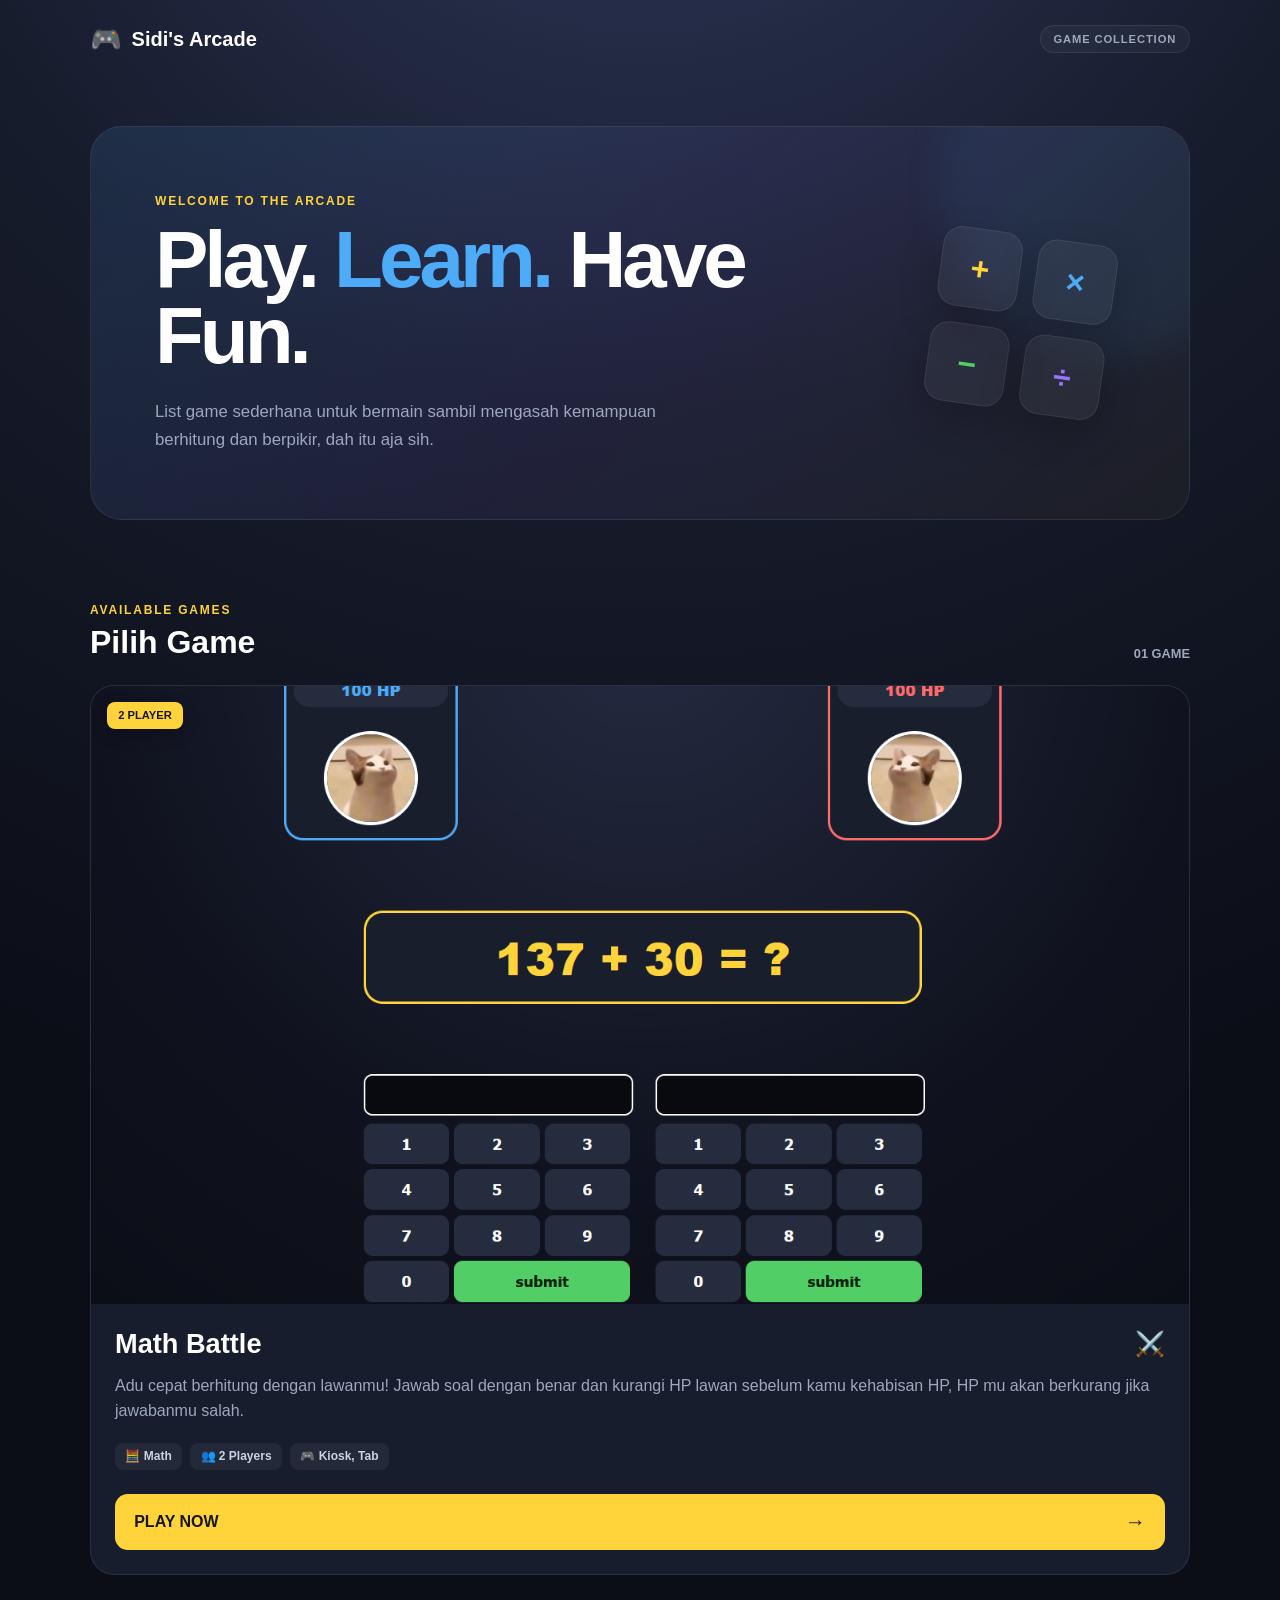
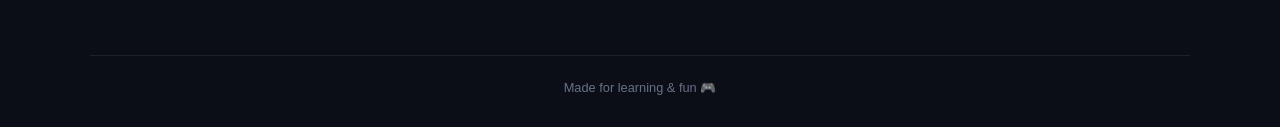
==== index.html @ 88b2be4c "add: create main menu" ====
<!DOCTYPE html>
<html lang="en">
<head>
    <meta charset="UTF-8">
    <meta name="viewport" content="width=device-width, initial-scale=1.0">
    <title>Game Collection</title>
    <link rel="stylesheet" href="./style.css">
</head>
<body>
    <header class="header">
        <div class="logo">
            <span class="logo-icon">🎮</span>
            <span>Sidi's Arcade</span>
        </div>
        <span class="header-badge">GAME COLLECTION</span>
    </header>
    <main>
        <section class="hero">
            <div class="hero-content">
                <span class="hero-label">WELCOME TO THE ARCADE</span>

                <h1>
                    Play.
                    <span>Learn.</span>
                    Have Fun.
                </h1>

                <p>
                    List game sederhana untuk bermain sambil
                    mengasah kemampuan berhitung dan berpikir, dah itu aja sih.
                </p>
            </div>

            <div class="hero-decoration">
                <span>+</span>
                <span>×</span>
                <span>−</span>
                <span>÷</span>
            </div>
        </section>


        <section class="games">

            <div class="section-heading">
                <div>
                    <span class="section-label">AVAILABLE GAMES</span>
                    <h2>Pilih Game</h2>
                </div>

                <span class="game-count">01 GAME</span>
            </div>


            <div class="game-grid">

                <article class="game-card">

                    <div class="game-image">
                        <img
                            src="img/math-battle.png"
                            alt="Math Battle"
                        >

                        <span class="game-badge">
                            2 PLAYER
                        </span>
                    </div>


                    <div class="game-content">

                        <div class="game-title">
                            <h3>Math Battle</h3>
                            <span>⚔️</span>
                        </div>

                        <p>
                            Adu cepat berhitung dengan lawanmu!
                            Jawab soal dengan benar dan kurangi HP
                            lawan sebelum kamu kehabisan HP,
                            HP mu akan berkurang jika jawabanmu salah.
                        </p>


                        <div class="game-info">
                            <span>🧮 Math</span>
                            <span>👥 2 Players</span>
                            <span>🎮 Kiosk, Tab</span>
                        </div>


                        <a
                            href="https://zams-putra.github.io/games-collection/math-battle/"
                            class="play-button"
                        >
                            <span>PLAY NOW</span>
                            <span class="arrow">→</span>
                        </a>

                    </div>

                </article>

            </div>

        </section>

    </main>


    <footer>
        <p>Made for learning & fun 🎮</p>
    </footer>


    <script src="./index.js"></script>

</body>
</html>
---- style.css ----
* {
    box-sizing: border-box;
    margin: 0;
    padding: 0;
}

:root {
    --bg: #0b0e17;
    --bg-secondary: #121827;

    --card: #171d2d;
    --card-hover: #1c2438;

    --text: #ffffff;
    --muted: #9da7bd;

    --yellow: #ffd43b;
    --blue: #4dabf7;
    --green: #51cf66;
    --purple: #9775fa;

    --border: rgba(255, 255, 255, 0.08);
}

html {
    scroll-behavior: smooth;
}

body {
    min-height: 100vh;

    background:
        radial-gradient(
            circle at 50% -20%,
            #303b5f 0%,
            #171c2c 35%,
            var(--bg) 70%
        );

    color: var(--text);

    font-family:
        Arial,
        Helvetica,
        sans-serif;
}


/* HEADER */

.header {
    width: min(1100px, calc(100% - 3rem));

    margin: 0 auto;

    padding: 1.5rem 0;

    display: flex;
    justify-content: space-between;
    align-items: center;
}

.logo {
    display: flex;
    align-items: center;
    gap: 0.6rem;

    font-size: 1.25rem;
    font-weight: 900;
}

.logo-icon {
    font-size: 1.6rem;
}

.header-badge {
    padding: 0.45rem 0.8rem;

    border: 1px solid var(--border);
    border-radius: 999px;

    background: rgba(255, 255, 255, 0.04);

    color: var(--muted);

    font-size: 0.7rem;
    font-weight: 800;
    letter-spacing: 0.08em;
}


/* HERO */

.hero {
    position: relative;

    width: min(1100px, calc(100% - 3rem));

    min-height: 330px;

    margin: 3rem auto 5rem;

    padding: 4rem;

    display: flex;
    align-items: center;

    overflow: hidden;

    border: 1px solid var(--border);
    border-radius: 2rem;

    background:
        linear-gradient(
            135deg,
            rgba(77, 171, 247, 0.12),
            rgba(151, 117, 250, 0.08),
            rgba(255, 212, 59, 0.04)
        );
}

.hero::before {
    content: "";

    position: absolute;

    width: 350px;
    height: 350px;

    right: -100px;
    top: -120px;

    border-radius: 50%;

    background: var(--blue);

    opacity: 0.08;

    filter: blur(20px);
}

.hero-content {
    position: relative;

    max-width: 650px;

    z-index: 2;
}

.hero-label,
.section-label {
    color: var(--yellow);

    font-size: 0.75rem;
    font-weight: 900;

    letter-spacing: 0.15em;
}

.hero h1 {
    margin-top: 0.8rem;

    font-size: clamp(2.5rem, 7vw, 5rem);

    line-height: 0.95;

    font-weight: 900;

    letter-spacing: -0.05em;
}

.hero h1 span {
    color: var(--blue);
}

.hero p {
    max-width: 550px;

    margin-top: 1.5rem;

    color: var(--muted);

    font-size: 1.05rem;
    line-height: 1.7;
}


/* MATH DECORATION */

.hero-decoration {
    position: absolute;

    right: 5rem;

    display: grid;
    grid-template-columns: repeat(2, 80px);

    gap: 1rem;

    transform: rotate(8deg);
}

.hero-decoration span {
    width: 80px;
    height: 80px;

    display: flex;
    justify-content: center;
    align-items: center;

    border-radius: 1.2rem;

    background: rgba(255, 255, 255, 0.05);

    border: 1px solid rgba(255, 255, 255, 0.08);

    color: var(--yellow);

    font-size: 2rem;
    font-weight: 900;

    box-shadow:
        0 15px 40px rgba(0, 0, 0, 0.2);
}

.hero-decoration span:nth-child(2) {
    color: var(--blue);
}

.hero-decoration span:nth-child(3) {
    color: var(--green);
}

.hero-decoration span:nth-child(4) {
    color: var(--purple);
}


/* GAMES */

.games {
    width: min(1100px, calc(100% - 3rem));

    margin: 0 auto;
}

.section-heading {
    display: flex;

    justify-content: space-between;
    align-items: end;

    margin-bottom: 1.5rem;
}

.section-heading h2 {
    margin-top: 0.4rem;

    font-size: 2rem;
    font-weight: 900;
}

.game-count {
    color: var(--muted);

    font-size: 0.8rem;
    font-weight: 800;
}


/* GAME GRID */

.game-grid {
    display: grid;

    grid-template-columns:
        repeat(auto-fit, minmax(300px, 1fr));

    gap: 1.5rem;
}


/* GAME CARD */

.game-card {
    overflow: hidden;

    border: 1px solid var(--border);
    border-radius: 1.5rem;

    background: var(--card);

    transition:
        transform 0.25s ease,
        border-color 0.25s ease,
        box-shadow 0.25s ease;
}

.game-card:hover {
    transform: translateY(-8px);

    border-color: rgba(255, 255, 255, 0.18);

    background: var(--card-hover);

    box-shadow:
        0 25px 60px rgba(0, 0, 0, 0.35);
}


/* IMAGE */

.game-image {
    position: relative;

    overflow: hidden;

    aspect-ratio: 16 / 9;

    background: #080b12;
}

.game-image img {
    width: 100%;
    height: 100%;

    display: block;

    object-fit: cover;

    transition:
        transform 0.4s ease;
}

.game-card:hover .game-image img {
    transform: scale(1.05);
}


.game-badge {
    position: absolute;

    top: 1rem;
    left: 1rem;

    padding: 0.45rem 0.7rem;

    border-radius: 0.5rem;

    background: var(--yellow);

    color: #171717;

    font-size: 0.7rem;
    font-weight: 900;

    box-shadow:
        0 5px 15px rgba(0, 0, 0, 0.25);
}


/* CONTENT */

.game-content {
    padding: 1.5rem;
}

.game-title {
    display: flex;

    justify-content: space-between;
    align-items: center;
}

.game-title h3 {
    font-size: 1.7rem;

    font-weight: 900;
}

.game-title span {
    font-size: 1.5rem;
}

.game-content p {
    margin-top: 0.8rem;

    color: var(--muted);

    line-height: 1.6;
}


/* GAME INFO */

.game-info {
    display: flex;

    flex-wrap: wrap;

    gap: 0.5rem;

    margin-top: 1.2rem;
}

.game-info span {
    padding: 0.4rem 0.65rem;

    border-radius: 0.5rem;

    background: rgba(255, 255, 255, 0.05);

    color: #cbd2e2;

    font-size: 0.75rem;
    font-weight: 700;
}


/* PLAY BUTTON */

.play-button {
    position: relative;

    margin-top: 1.5rem;

    width: 100%;

    display: flex;

    justify-content: space-between;
    align-items: center;

    padding: 1rem 1.2rem;

    border-radius: 0.8rem;

    background: var(--yellow);

    color: #171717;

    text-decoration: none;

    font-weight: 900;

    overflow: hidden;

    transition:
        transform 0.15s ease,
        background 0.15s ease;
}

.play-button:hover {
    background: #ffe066;

    transform: scale(1.02);
}

.play-button:active {
    transform: scale(0.97);
}

.arrow {
    font-size: 1.3rem;

    transition:
        transform 0.2s ease;
}

.play-button:hover .arrow {
    transform: translateX(5px);
}


/* FOOTER */

footer {
    width: min(1100px, calc(100% - 3rem));

    margin: 5rem auto 2rem;

    padding-top: 1.5rem;

    border-top: 1px solid var(--border);

    text-align: center;

    color: #687188;

    font-size: 0.8rem;
}


/* TABLET */

@media (max-width: 800px) {

    .hero {
        min-height: 300px;

        padding: 3rem;
    }

    .hero-decoration {
        right: 2rem;

        opacity: 0.4;

        transform:
            rotate(8deg)
            scale(0.8);
    }

}


/* MOBILE */

@media (max-width: 600px) {

    .header {
        width: min(100% - 2rem, 600px);
    }

    .header-badge {
        display: none;
    }

    .hero {
        width: min(100% - 2rem, 600px);

        min-height: 350px;

        margin-top: 1.5rem;

        margin-bottom: 3rem;

        padding: 2rem;

        border-radius: 1.5rem;
    }

    .hero-decoration {
        right: -20px;
        bottom: -20px;

        opacity: 0.2;

        transform: rotate(8deg) scale(0.7);
    }

    .hero h1 {
        font-size: 3rem;
    }

    .hero p {
        font-size: 0.95rem;
    }

    .games {
        width: min(100% - 2rem, 600px);
    }

    .section-heading h2 {
        font-size: 1.6rem;
    }

    .game-grid {
        grid-template-columns: 1fr;
    }

    .game-content {
        padding: 1.2rem;
    }

    footer {
        width: min(100% - 2rem, 600px);

        margin-top: 3rem;
    }

}


/* TOUCH DEVICE */

@media (pointer: coarse) {

    .play-button {
        min-height: 58px;

        font-size: 1rem;
    }

    .game-info span {
        padding: 0.55rem 0.7rem;
    }

}
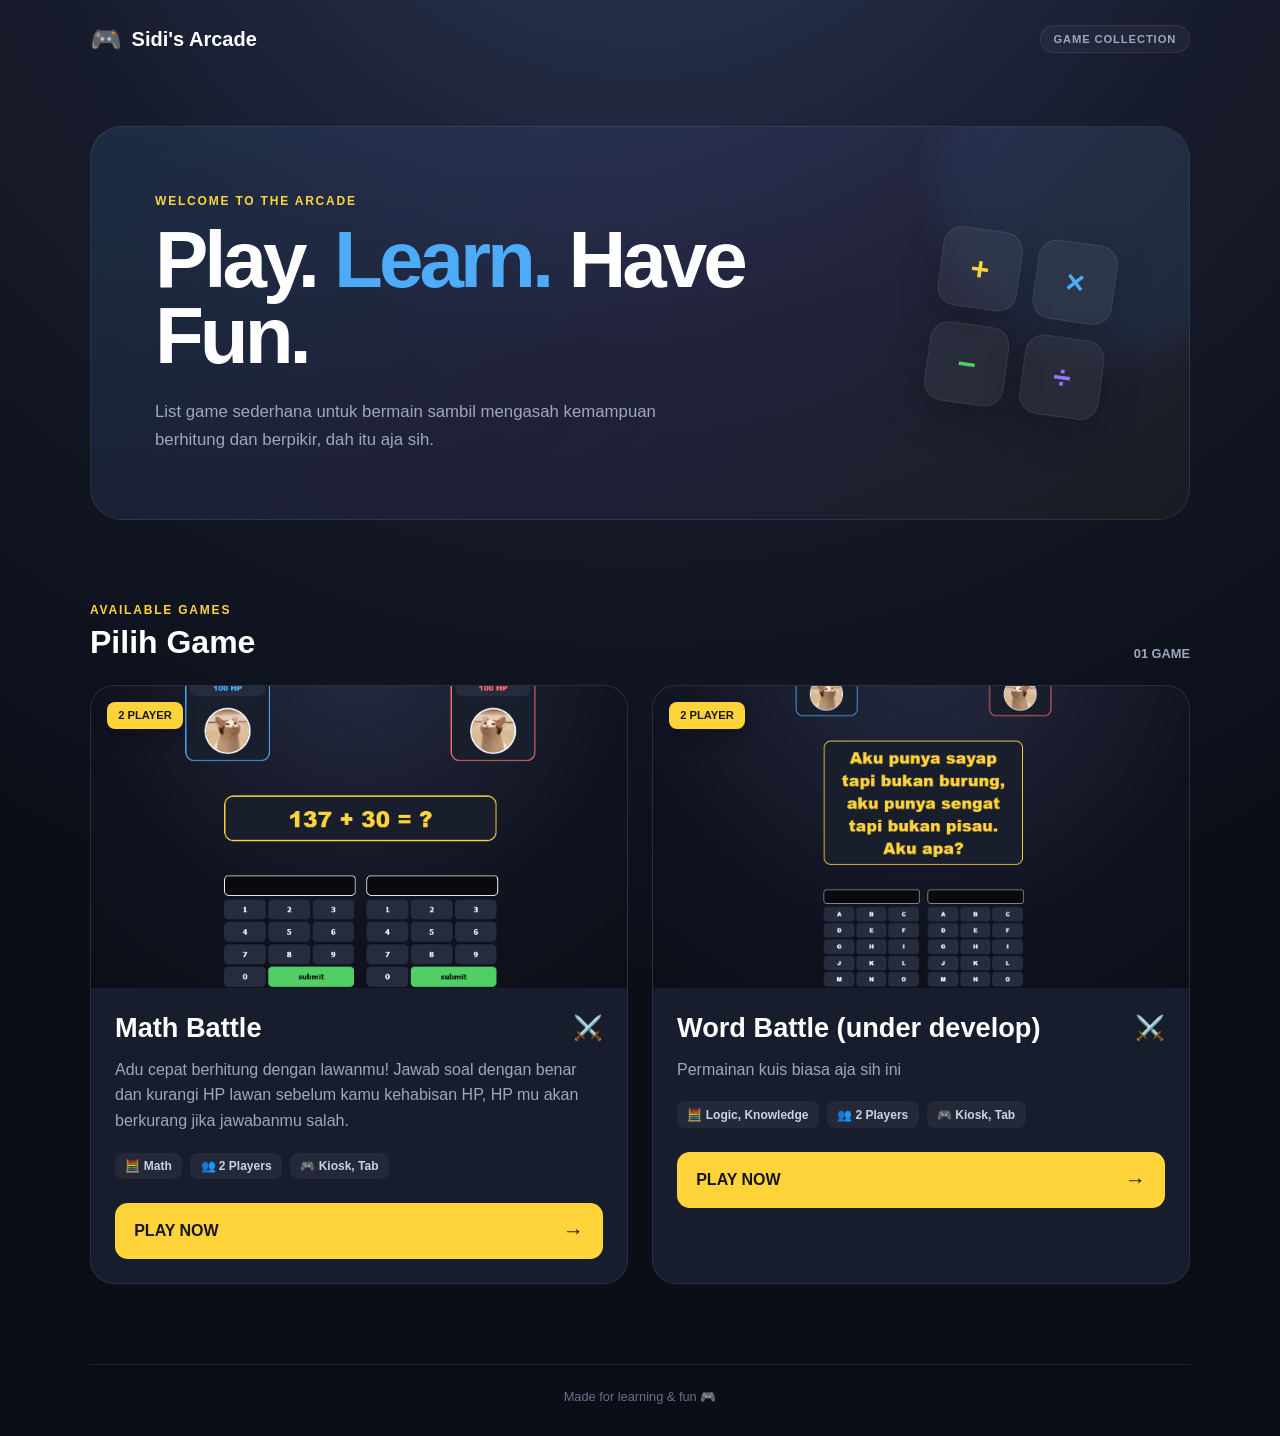
==== commit f68ef878: "add: new game" ====
--- a/index.html
+++ b/index.html
@@ -101,6 +101,50 @@
                     </div>
 
                 </article>
+                <article class="game-card">
+
+                    <div class="game-image">
+                        <img
+                            src="img/word-battle.png"
+                            alt="Word Battle"
+                        >
+
+                        <span class="game-badge">
+                            2 PLAYER
+                        </span>
+                    </div>
+
+
+                    <div class="game-content">
+
+                        <div class="game-title">
+                            <h3>Word Battle (under develop)</h3>
+                            <span>⚔️</span>
+                        </div>
+
+                        <p>
+                            Permainan kuis biasa aja sih ini
+                        </p>
+
+
+                        <div class="game-info">
+                            <span>🧮 Logic, Knowledge</span>
+                            <span>👥 2 Players</span>
+                            <span>🎮 Kiosk, Tab</span>
+                        </div>
+
+
+                        <a
+                            href="https://zams-putra.github.io/games-collection/word-battle/"
+                            class="play-button"
+                        >
+                            <span>PLAY NOW</span>
+                            <span class="arrow">→</span>
+                        </a>
+
+                    </div>
+
+                </article>
 
             </div>
 
--- a/style.css
+++ b/style.css
@@ -472,6 +472,40 @@
 }
 
 
+.explanation-popup {
+    position: fixed;
+    top: 0;
+    left: 0;
+    width: 100%;
+    height: 100%;
+    background: rgba(0, 0, 0, 0.6);
+    display: flex;
+    justify-content: center;
+    align-items: center;
+    opacity: 0;
+    visibility: hidden;
+    transition: opacity 0.3s ease;
+    z-index: 999;
+    pointer-events: none;
+}
+
+.explanation-popup.show {
+    opacity: 1;
+    visibility: visible;
+}
+
+.popup-text {
+    background: #fff;
+    padding: 24px 32px;
+    border-radius: 16px;
+    font-size: 1.4rem;
+    font-weight: bold;
+    max-width: 80%;
+    text-align: center;
+    box-shadow: 0 8px 24px rgba(0, 0, 0, 0.3);
+}
+
+
 /* FOOTER */
 
 footer {
